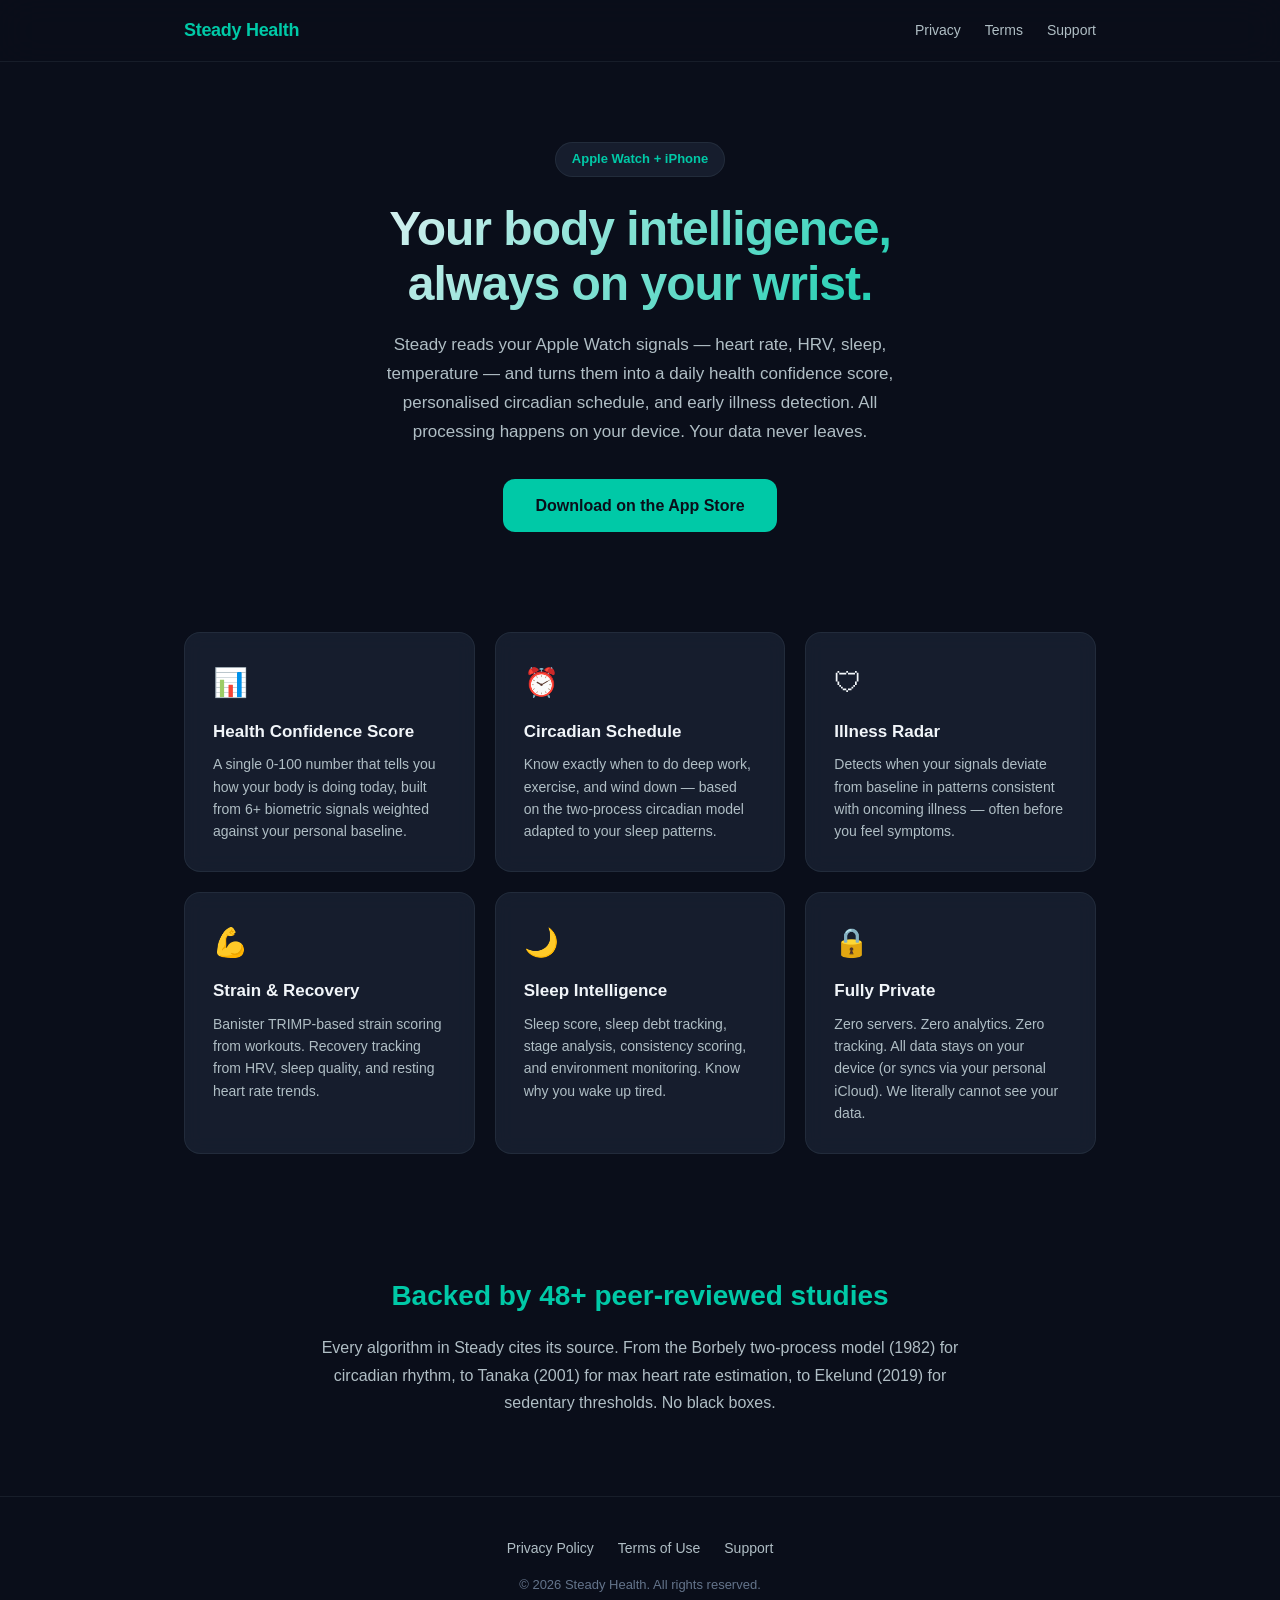
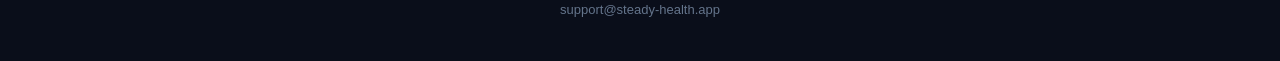
==== index.html @ b3bbda85 "feat: initial website — landing, privacy, terms, support Static site for steady-health.app with dark" ====
<!DOCTYPE html>
<html lang="en">
<head>
    <meta charset="UTF-8">
    <meta name="viewport" content="width=device-width, initial-scale=1.0">
    <title>Steady Health — Body Intelligence from Your Apple Watch</title>
    <meta name="description" content="Steady turns your Apple Watch data into actionable health insights. Circadian scheduling, illness detection, recovery tracking, and more — all on-device, fully private.">
    <link rel="stylesheet" href="style.css">
    <link rel="apple-touch-icon" href="icon.png">
</head>
<body>
    <nav>
        <div class="nav-inner">
            <a href="/" class="logo">Steady Health</a>
            <div class="nav-links">
                <a href="/privacy">Privacy</a>
                <a href="/terms">Terms</a>
                <a href="/support">Support</a>
            </div>
        </div>
    </nav>

    <main>
        <section class="hero">
            <div class="hero-badge">Apple Watch + iPhone</div>
            <h1>Your body intelligence,<br>always on your wrist.</h1>
            <p class="hero-sub">Steady reads your Apple Watch signals — heart rate, HRV, sleep, temperature — and turns them into a daily health confidence score, personalised circadian schedule, and early illness detection. All processing happens on your device. Your data never leaves.</p>
            <a href="https://apps.apple.com/app/steady-health/id0000000000" class="cta">Download on the App Store</a>
        </section>

        <section class="features">
            <div class="feature-grid">
                <div class="feature-card">
                    <div class="feature-icon">&#x1F4CA;</div>
                    <h3>Health Confidence Score</h3>
                    <p>A single 0-100 number that tells you how your body is doing today, built from 6+ biometric signals weighted against your personal baseline.</p>
                </div>
                <div class="feature-card">
                    <div class="feature-icon">&#x23F0;</div>
                    <h3>Circadian Schedule</h3>
                    <p>Know exactly when to do deep work, exercise, and wind down — based on the two-process circadian model adapted to your sleep patterns.</p>
                </div>
                <div class="feature-card">
                    <div class="feature-icon">&#x1F6E1;</div>
                    <h3>Illness Radar</h3>
                    <p>Detects when your signals deviate from baseline in patterns consistent with oncoming illness — often before you feel symptoms.</p>
                </div>
                <div class="feature-card">
                    <div class="feature-icon">&#x1F4AA;</div>
                    <h3>Strain &amp; Recovery</h3>
                    <p>Banister TRIMP-based strain scoring from workouts. Recovery tracking from HRV, sleep quality, and resting heart rate trends.</p>
                </div>
                <div class="feature-card">
                    <div class="feature-icon">&#x1F319;</div>
                    <h3>Sleep Intelligence</h3>
                    <p>Sleep score, sleep debt tracking, stage analysis, consistency scoring, and environment monitoring. Know why you wake up tired.</p>
                </div>
                <div class="feature-card">
                    <div class="feature-icon">&#x1F512;</div>
                    <h3>Fully Private</h3>
                    <p>Zero servers. Zero analytics. Zero tracking. All data stays on your device (or syncs via your personal iCloud). We literally cannot see your data.</p>
                </div>
            </div>
        </section>

        <section class="science">
            <h2>Backed by 48+ peer-reviewed studies</h2>
            <p>Every algorithm in Steady cites its source. From the Borbely two-process model (1982) for circadian rhythm, to Tanaka (2001) for max heart rate estimation, to Ekelund (2019) for sedentary thresholds. No black boxes.</p>
        </section>
    </main>

    <footer>
        <div class="footer-inner">
            <div class="footer-links">
                <a href="/privacy">Privacy Policy</a>
                <a href="/terms">Terms of Use</a>
                <a href="/support">Support</a>
            </div>
            <p class="copyright">&copy; 2026 Steady Health. All rights reserved.</p>
            <p class="contact">support@steady-health.app</p>
        </div>
    </footer>
</body>
</html>
---- style.css ----
/* Steady Health — Website Styles */
/* Matches the app's dark glassmorphism design system */

:root {
    --bg: #0A0E1A;
    --surface: rgba(30, 41, 59, 0.6);
    --surface-border: rgba(148, 163, 184, 0.1);
    --teal: #00C9A7;
    --cyan: #00BCD4;
    --text-primary: #F1F5F9;
    --text-secondary: #B0BEC5;
    --text-tertiary: #64748B;
    --radius: 16px;
}

* { margin: 0; padding: 0; box-sizing: border-box; }

body {
    font-family: -apple-system, BlinkMacSystemFont, 'SF Pro Text', 'Helvetica Neue', sans-serif;
    background: var(--bg);
    color: var(--text-primary);
    line-height: 1.6;
    -webkit-font-smoothing: antialiased;
}

/* Nav */
nav {
    position: sticky;
    top: 0;
    z-index: 100;
    backdrop-filter: blur(20px);
    -webkit-backdrop-filter: blur(20px);
    background: rgba(10, 14, 26, 0.8);
    border-bottom: 1px solid var(--surface-border);
}
.nav-inner {
    max-width: 960px;
    margin: 0 auto;
    padding: 16px 24px;
    display: flex;
    justify-content: space-between;
    align-items: center;
}
.logo {
    font-size: 18px;
    font-weight: 700;
    color: var(--teal);
    text-decoration: none;
    letter-spacing: -0.3px;
}
.nav-links { display: flex; gap: 24px; }
.nav-links a {
    color: var(--text-secondary);
    text-decoration: none;
    font-size: 14px;
    font-weight: 500;
    transition: color 0.2s;
}
.nav-links a:hover { color: var(--teal); }

/* Hero */
.hero {
    max-width: 720px;
    margin: 0 auto;
    padding: 80px 24px 60px;
    text-align: center;
}
.hero-badge {
    display: inline-block;
    padding: 6px 16px;
    background: var(--surface);
    border: 1px solid var(--surface-border);
    border-radius: 100px;
    font-size: 13px;
    font-weight: 600;
    color: var(--teal);
    margin-bottom: 24px;
}
.hero h1 {
    font-size: clamp(32px, 5vw, 48px);
    font-weight: 800;
    line-height: 1.15;
    letter-spacing: -1px;
    margin-bottom: 20px;
    background: linear-gradient(135deg, var(--text-primary) 0%, var(--teal) 100%);
    -webkit-background-clip: text;
    -webkit-text-fill-color: transparent;
    background-clip: text;
}
.hero-sub {
    font-size: 17px;
    color: var(--text-secondary);
    max-width: 560px;
    margin: 0 auto 32px;
    line-height: 1.7;
}
.cta {
    display: inline-block;
    padding: 14px 32px;
    background: var(--teal);
    color: var(--bg);
    font-size: 16px;
    font-weight: 700;
    border-radius: 12px;
    text-decoration: none;
    transition: opacity 0.2s;
}
.cta:hover { opacity: 0.85; }

/* Features */
.features {
    max-width: 960px;
    margin: 0 auto;
    padding: 40px 24px 80px;
}
.feature-grid {
    display: grid;
    grid-template-columns: repeat(auto-fit, minmax(280px, 1fr));
    gap: 20px;
}
.feature-card {
    background: var(--surface);
    border: 1px solid var(--surface-border);
    border-radius: var(--radius);
    padding: 28px;
    backdrop-filter: blur(10px);
    -webkit-backdrop-filter: blur(10px);
}
.feature-icon {
    font-size: 28px;
    margin-bottom: 12px;
}
.feature-card h3 {
    font-size: 17px;
    font-weight: 700;
    margin-bottom: 8px;
    color: var(--text-primary);
}
.feature-card p {
    font-size: 14px;
    color: var(--text-secondary);
    line-height: 1.6;
}

/* Science */
.science {
    max-width: 720px;
    margin: 0 auto;
    padding: 40px 24px 80px;
    text-align: center;
}
.science h2 {
    font-size: 28px;
    font-weight: 800;
    margin-bottom: 16px;
    color: var(--teal);
}
.science p {
    font-size: 16px;
    color: var(--text-secondary);
    line-height: 1.7;
}

/* Footer */
footer {
    border-top: 1px solid var(--surface-border);
    padding: 40px 24px;
}
.footer-inner {
    max-width: 960px;
    margin: 0 auto;
    text-align: center;
}
.footer-links {
    display: flex;
    justify-content: center;
    gap: 24px;
    margin-bottom: 16px;
}
.footer-links a {
    color: var(--text-secondary);
    text-decoration: none;
    font-size: 14px;
    font-weight: 500;
    transition: color 0.2s;
}
.footer-links a:hover { color: var(--teal); }
.copyright {
    font-size: 13px;
    color: var(--text-tertiary);
    margin-bottom: 4px;
}
.contact {
    font-size: 13px;
    color: var(--text-tertiary);
}

/* Legal pages */
.legal {
    max-width: 720px;
    margin: 0 auto;
    padding: 60px 24px 80px;
}
.legal h1 {
    font-size: 32px;
    font-weight: 800;
    margin-bottom: 8px;
}
.legal .updated {
    font-size: 14px;
    color: var(--text-tertiary);
    margin-bottom: 40px;
}
.legal h2 {
    font-size: 20px;
    font-weight: 700;
    margin-top: 36px;
    margin-bottom: 12px;
    color: var(--teal);
}
.legal p, .legal li {
    font-size: 15px;
    color: var(--text-secondary);
    line-height: 1.7;
    margin-bottom: 12px;
}
.legal ul {
    padding-left: 20px;
    margin-bottom: 12px;
}
.legal a {
    color: var(--teal);
    text-decoration: none;
}
.legal a:hover { text-decoration: underline; }

/* Support page */
.support-card {
    background: var(--surface);
    border: 1px solid var(--surface-border);
    border-radius: var(--radius);
    padding: 32px;
    margin-bottom: 20px;
    backdrop-filter: blur(10px);
}
.support-card h3 {
    font-size: 17px;
    font-weight: 700;
    margin-bottom: 8px;
}
.support-card p {
    margin-bottom: 0;
}
.support-email {
    display: inline-block;
    margin-top: 12px;
    padding: 10px 24px;
    background: var(--teal);
    color: var(--bg);
    font-weight: 700;
    font-size: 15px;
    border-radius: 10px;
    text-decoration: none;
    transition: opacity 0.2s;
}
.support-email:hover { opacity: 0.85; text-decoration: none; }

/* Responsive */
@media (max-width: 600px) {
    .nav-links { gap: 16px; }
    .nav-links a { font-size: 13px; }
    .hero { padding: 48px 20px 40px; }
    .feature-grid { grid-template-columns: 1fr; }
}
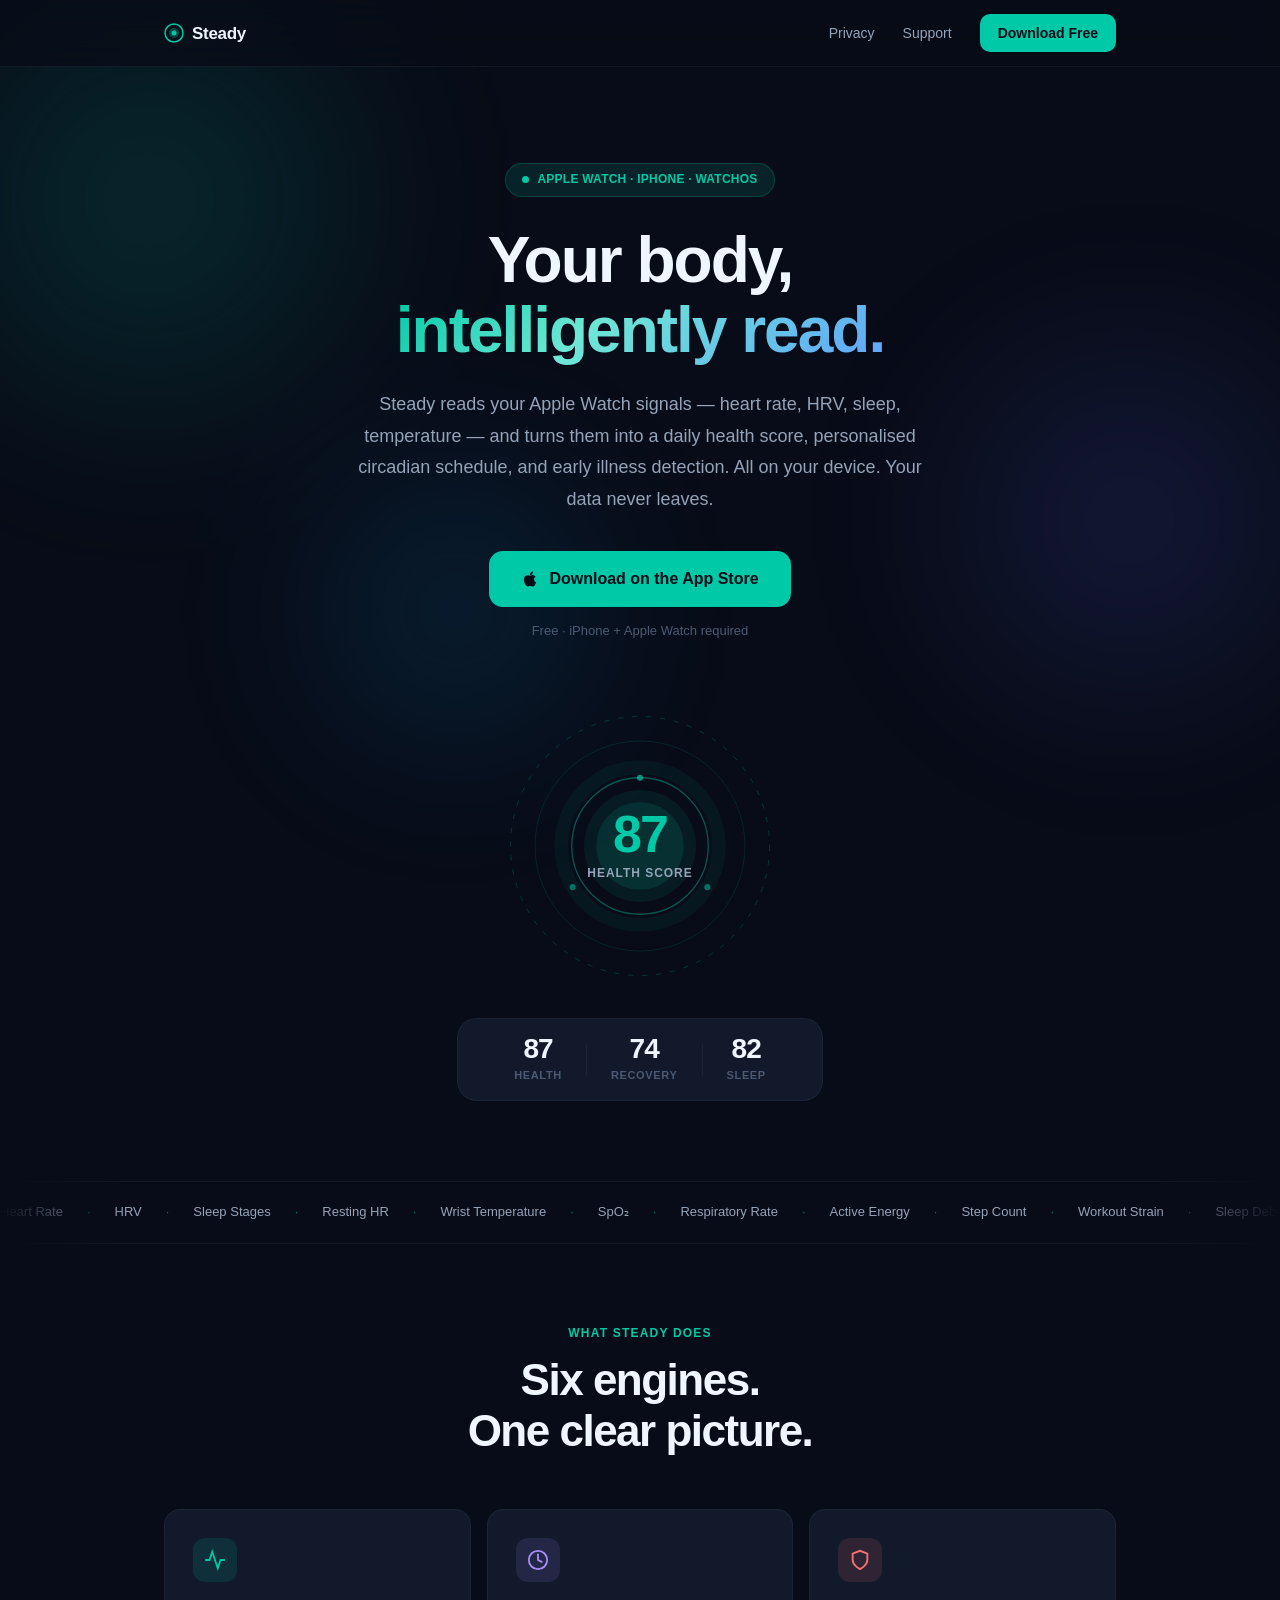
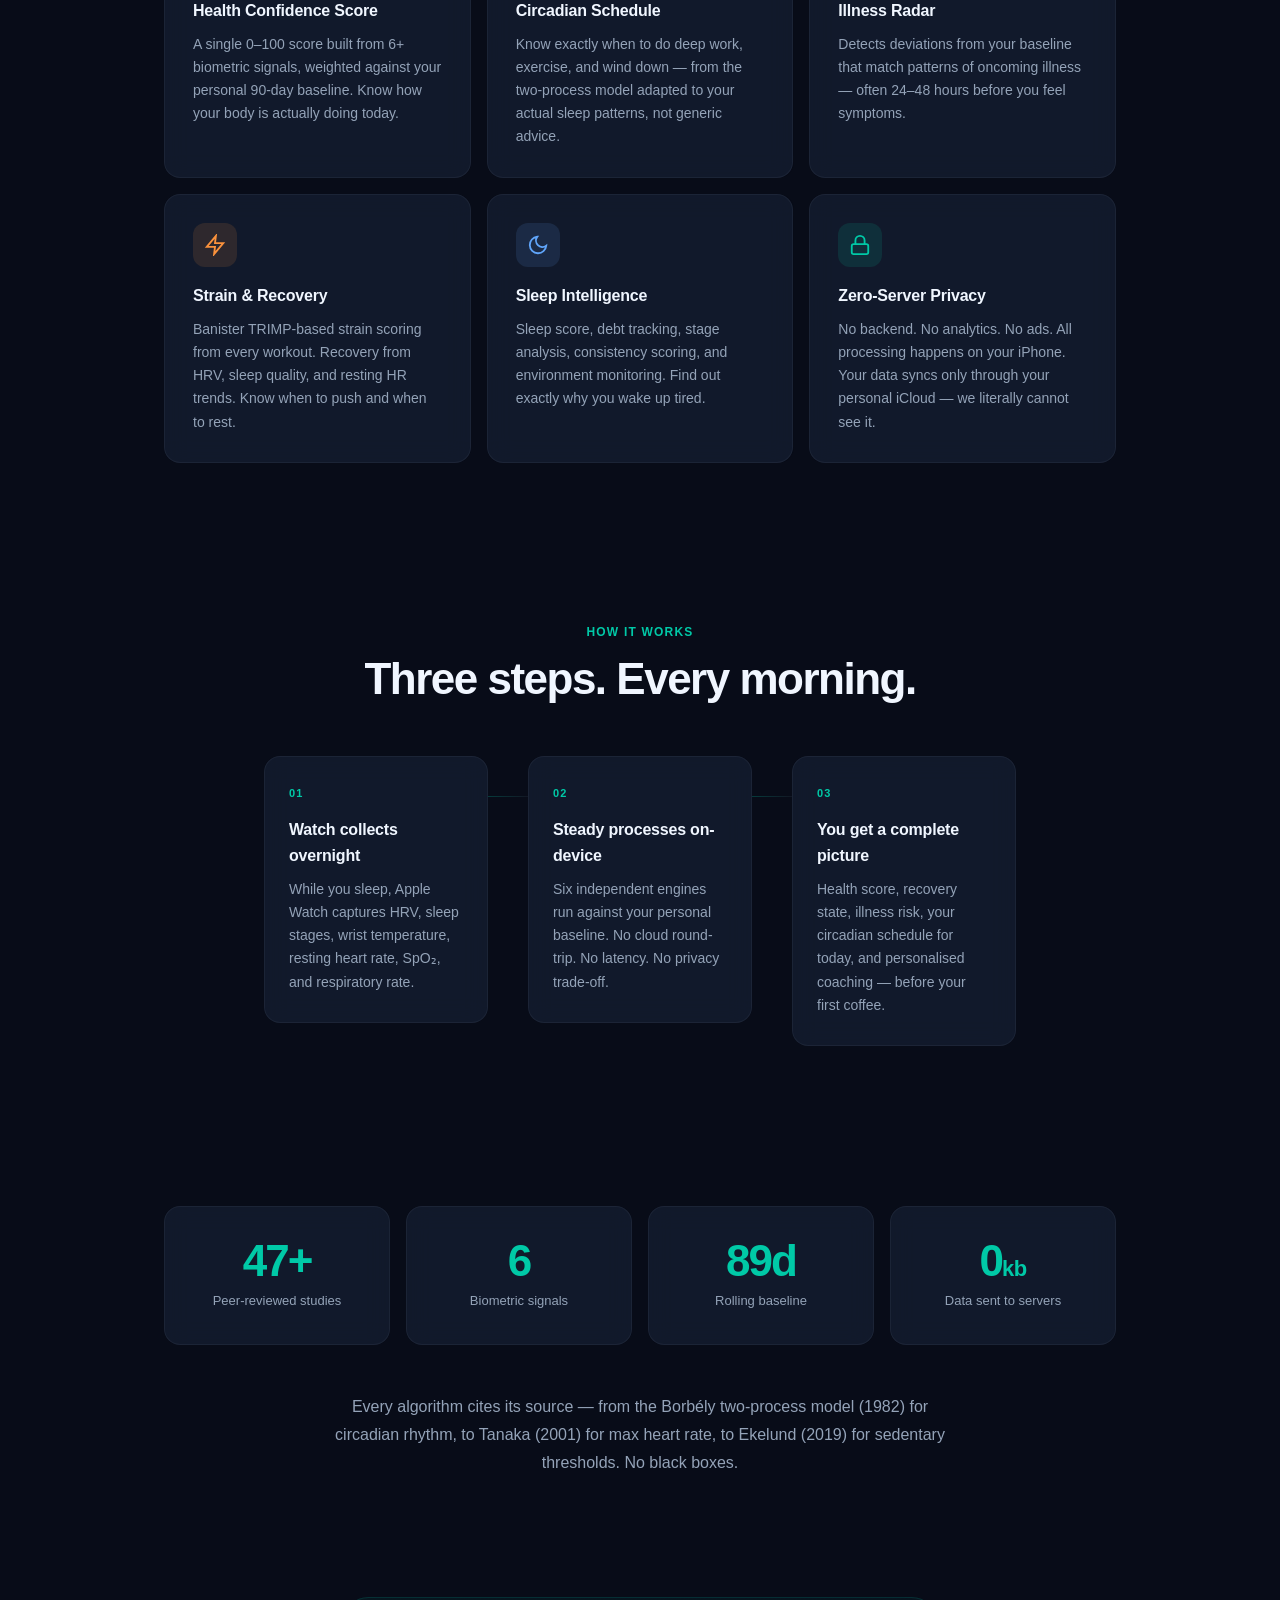
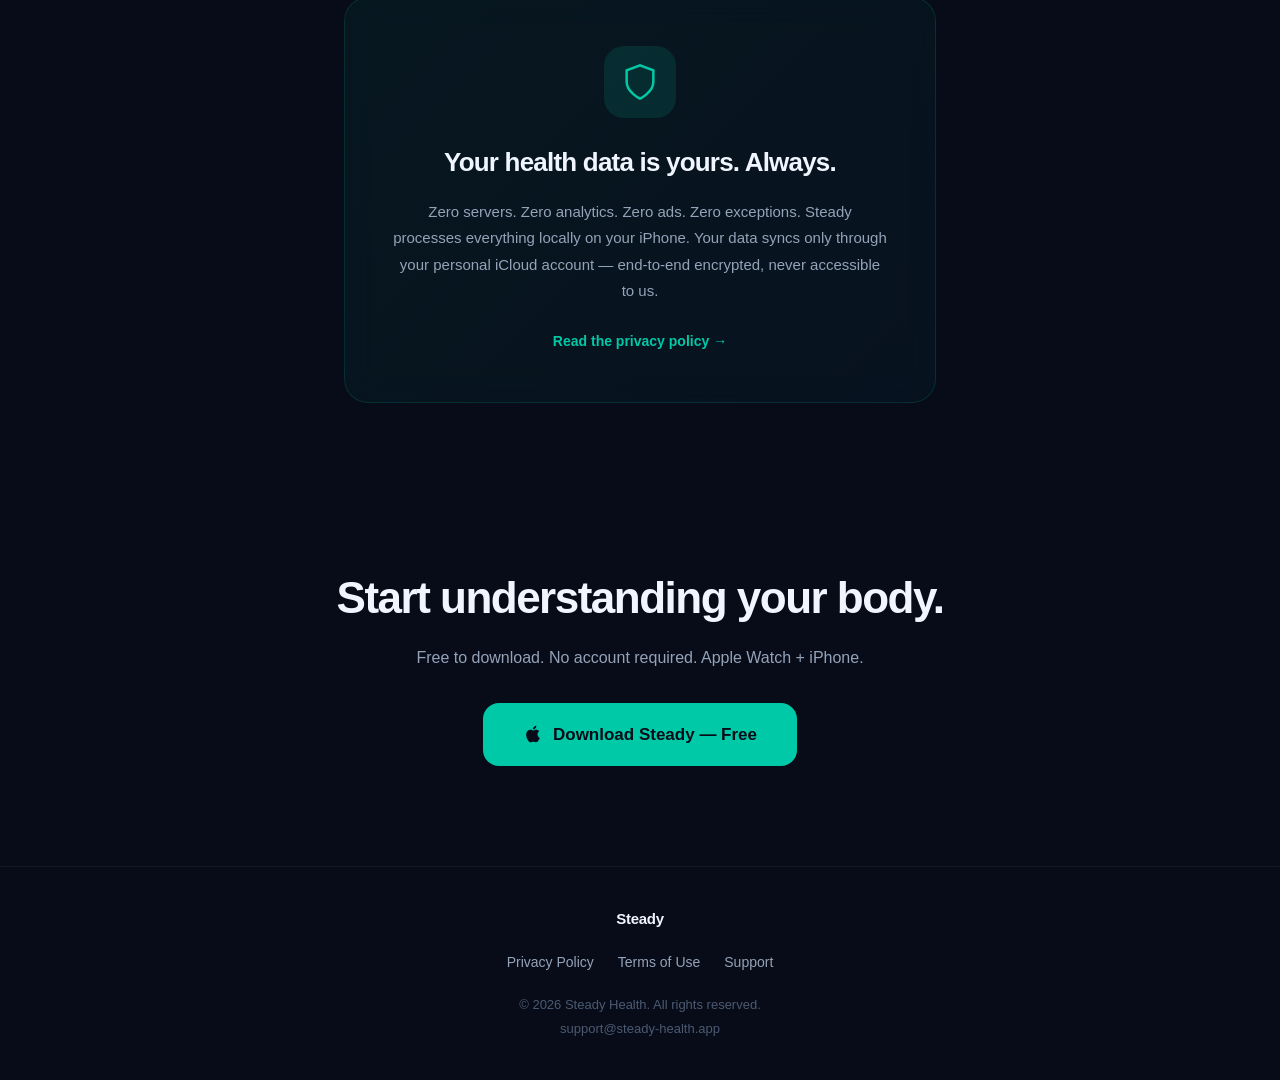
==== commit e93e5eed: "feat: redesign website — animated orb, aurora, scroll reveals, count-up, ticker" ====
--- a/index.html
+++ b/index.html
@@ -4,81 +4,280 @@
     <meta charset="UTF-8">
     <meta name="viewport" content="width=device-width, initial-scale=1.0">
     <title>Steady Health — Body Intelligence from Your Apple Watch</title>
-    <meta name="description" content="Steady turns your Apple Watch data into actionable health insights. Circadian scheduling, illness detection, recovery tracking, and more — all on-device, fully private.">
+    <meta name="description" content="Steady reads your Apple Watch signals and turns them into a daily health score, personalised circadian schedule, and early illness detection. On-device. Fully private.">
     <link rel="stylesheet" href="style.css">
     <link rel="apple-touch-icon" href="icon.png">
 </head>
 <body>
+
+    <!-- Ambient aurora background -->
+    <div class="aurora" aria-hidden="true">
+        <div class="aurora-blob a1"></div>
+        <div class="aurora-blob a2"></div>
+        <div class="aurora-blob a3"></div>
+    </div>
+
     <nav>
         <div class="nav-inner">
-            <a href="/" class="logo">Steady Health</a>
+            <a href="/" class="logo">
+                <svg class="logo-icon" width="20" height="20" viewBox="0 0 20 20" fill="none">
+                    <circle cx="10" cy="10" r="9" stroke="#00C9A7" stroke-width="1.5"/>
+                    <circle cx="10" cy="10" r="5" fill="#00C9A7" opacity="0.3"/>
+                    <circle cx="10" cy="10" r="2.5" fill="#00C9A7"/>
+                </svg>
+                Steady
+            </a>
             <div class="nav-links">
                 <a href="/privacy">Privacy</a>
-                <a href="/terms">Terms</a>
                 <a href="/support">Support</a>
+                <a href="https://apps.apple.com/app/steady-health/id6761733543" class="nav-cta">Download Free</a>
             </div>
         </div>
     </nav>
 
     <main>
+
+        <!-- ─── HERO ─── -->
         <section class="hero">
-            <div class="hero-badge">Apple Watch + iPhone</div>
-            <h1>Your body intelligence,<br>always on your wrist.</h1>
-            <p class="hero-sub">Steady reads your Apple Watch signals — heart rate, HRV, sleep, temperature — and turns them into a daily health confidence score, personalised circadian schedule, and early illness detection. All processing happens on your device. Your data never leaves.</p>
-            <a href="https://apps.apple.com/app/steady-health/id0000000000" class="cta">Download on the App Store</a>
-        </section>
-
+            <div class="hero-badge">
+                <span class="badge-pulse"></span>
+                Apple Watch · iPhone · watchOS
+            </div>
+
+            <h1>Your body,<br><span class="gradient-text">intelligently read.</span></h1>
+
+            <p class="hero-sub">
+                Steady reads your Apple Watch signals — heart rate, HRV, sleep, temperature — and turns them into a daily health score, personalised circadian schedule, and early illness detection. All on your device. Your data never leaves.
+            </p>
+
+            <div class="hero-actions">
+                <a href="https://apps.apple.com/app/steady-health/id6761733543" class="cta">
+                    <svg width="18" height="18" viewBox="0 0 24 24" fill="currentColor" aria-hidden="true"><path d="M18.71 19.5c-.83 1.24-1.71 2.45-3.05 2.47-1.34.03-1.77-.79-3.29-.79-1.53 0-2 .77-3.27.82-1.31.05-2.3-1.32-3.14-2.53C4.25 17 2.94 12.45 4.7 9.39c.87-1.52 2.43-2.48 4.12-2.51 1.28-.02 2.5.87 3.29.87.78 0 2.26-1.07 3.8-.91.65.03 2.47.26 3.64 1.98-.09.06-2.17 1.28-2.15 3.81.03 3.02 2.65 4.03 2.68 4.04-.03.07-.42 1.44-1.38 2.83M13 3.5c.73-.83 1.94-1.46 2.94-1.5.13 1.17-.34 2.35-1.04 3.19-.69.85-1.83 1.51-2.95 1.42-.15-1.15.41-2.35 1.05-3.11z"/></svg>
+                    Download on the App Store
+                </a>
+                <span class="hero-meta">Free · iPhone + Apple Watch required</span>
+            </div>
+
+            <!-- Animated Energy Orb -->
+            <div class="orb-wrap" aria-hidden="true">
+                <svg class="orb-svg" viewBox="0 0 320 320" fill="none" xmlns="http://www.w3.org/2000/svg">
+                    <!-- Outer dashed ring -->
+                    <circle class="ring-outer" cx="160" cy="160" r="148" stroke="#00C9A7" stroke-width="1" stroke-dasharray="6 10" opacity="0.25"/>
+                    <!-- Mid ring -->
+                    <circle class="ring-mid" cx="160" cy="160" r="120" stroke="#00C9A7" stroke-width="1" opacity="0.15"/>
+                    <!-- Glow ring -->
+                    <circle class="ring-glow" cx="160" cy="160" r="90" stroke="#00C9A7" stroke-width="16" opacity="0.06"/>
+                    <!-- Inner solid ring -->
+                    <circle class="ring-inner" cx="160" cy="160" r="78" stroke="#00C9A7" stroke-width="1.5" opacity="0.4"/>
+                    <!-- Core -->
+                    <circle cx="160" cy="160" r="64" fill="#00C9A7" opacity="0.08"/>
+                    <circle cx="160" cy="160" r="50" fill="#00C9A7" opacity="0.12"/>
+                    <!-- Score markers -->
+                    <circle class="marker" cx="160" cy="82" r="3.5" fill="#00C9A7" opacity="0.7"/>
+                    <circle class="marker" cx="237" cy="207" r="3.5" fill="#00C9A7" opacity="0.5"/>
+                    <circle class="marker" cx="83" cy="207" r="3.5" fill="#00C9A7" opacity="0.5"/>
+                </svg>
+                <div class="orb-center">
+                    <div class="orb-score" id="heroScore">0</div>
+                    <div class="orb-label">Health Score</div>
+                </div>
+            </div>
+
+            <!-- Live score strip -->
+            <div class="score-strip">
+                <div class="score-chip">
+                    <span class="chip-val" data-target="87">0</span>
+                    <span class="chip-label">Health</span>
+                </div>
+                <div class="chip-sep"></div>
+                <div class="score-chip">
+                    <span class="chip-val" data-target="74">0</span>
+                    <span class="chip-label">Recovery</span>
+                </div>
+                <div class="chip-sep"></div>
+                <div class="score-chip">
+                    <span class="chip-val" data-target="82">0</span>
+                    <span class="chip-label">Sleep</span>
+                </div>
+            </div>
+        </section>
+
+        <!-- ─── TICKER ─── -->
+        <div class="ticker-wrap" aria-hidden="true">
+            <div class="ticker-track">
+                <span>Heart Rate</span><span class="dot">·</span>
+                <span>HRV</span><span class="dot">·</span>
+                <span>Sleep Stages</span><span class="dot">·</span>
+                <span>Resting HR</span><span class="dot">·</span>
+                <span>Wrist Temperature</span><span class="dot">·</span>
+                <span>SpO₂</span><span class="dot">·</span>
+                <span>Respiratory Rate</span><span class="dot">·</span>
+                <span>Active Energy</span><span class="dot">·</span>
+                <span>Step Count</span><span class="dot">·</span>
+                <span>Workout Strain</span><span class="dot">·</span>
+                <span>Sleep Debt</span><span class="dot">·</span>
+                <span>Heart Rate</span><span class="dot">·</span>
+                <span>HRV</span><span class="dot">·</span>
+                <span>Sleep Stages</span><span class="dot">·</span>
+                <span>Resting HR</span><span class="dot">·</span>
+                <span>Wrist Temperature</span><span class="dot">·</span>
+                <span>SpO₂</span><span class="dot">·</span>
+                <span>Respiratory Rate</span><span class="dot">·</span>
+                <span>Active Energy</span><span class="dot">·</span>
+                <span>Step Count</span><span class="dot">·</span>
+                <span>Workout Strain</span><span class="dot">·</span>
+                <span>Sleep Debt</span><span class="dot">·</span>
+            </div>
+        </div>
+
+        <!-- ─── FEATURES ─── -->
         <section class="features">
+            <div class="section-eyebrow reveal">What Steady does</div>
+            <h2 class="section-title reveal">Six engines.<br>One clear picture.</h2>
+
             <div class="feature-grid">
-                <div class="feature-card">
-                    <div class="feature-icon">&#x1F4CA;</div>
+                <div class="feature-card reveal" style="--delay:0ms">
+                    <div class="ficon ficon-teal">
+                        <svg width="22" height="22" viewBox="0 0 24 24" fill="none" stroke="currentColor" stroke-width="2" stroke-linecap="round"><path d="M22 12h-4l-3 9L9 3l-3 9H2"/></svg>
+                    </div>
                     <h3>Health Confidence Score</h3>
-                    <p>A single 0-100 number that tells you how your body is doing today, built from 6+ biometric signals weighted against your personal baseline.</p>
-                </div>
-                <div class="feature-card">
-                    <div class="feature-icon">&#x23F0;</div>
+                    <p>A single 0–100 score built from 6+ biometric signals, weighted against your personal 90-day baseline. Know how your body is actually doing today.</p>
+                </div>
+
+                <div class="feature-card reveal" style="--delay:60ms">
+                    <div class="ficon ficon-purple">
+                        <svg width="22" height="22" viewBox="0 0 24 24" fill="none" stroke="currentColor" stroke-width="2" stroke-linecap="round"><circle cx="12" cy="12" r="10"/><path d="M12 6v6l4 2"/></svg>
+                    </div>
                     <h3>Circadian Schedule</h3>
-                    <p>Know exactly when to do deep work, exercise, and wind down — based on the two-process circadian model adapted to your sleep patterns.</p>
-                </div>
-                <div class="feature-card">
-                    <div class="feature-icon">&#x1F6E1;</div>
+                    <p>Know exactly when to do deep work, exercise, and wind down — from the two-process model adapted to your actual sleep patterns, not generic advice.</p>
+                </div>
+
+                <div class="feature-card reveal" style="--delay:120ms">
+                    <div class="ficon ficon-red">
+                        <svg width="22" height="22" viewBox="0 0 24 24" fill="none" stroke="currentColor" stroke-width="2" stroke-linecap="round"><path d="M12 22s8-4 8-10V5l-8-3-8 3v7c0 6 8 10 8 10z"/></svg>
+                    </div>
                     <h3>Illness Radar</h3>
-                    <p>Detects when your signals deviate from baseline in patterns consistent with oncoming illness — often before you feel symptoms.</p>
-                </div>
-                <div class="feature-card">
-                    <div class="feature-icon">&#x1F4AA;</div>
+                    <p>Detects deviations from your baseline that match patterns of oncoming illness — often 24–48 hours before you feel symptoms.</p>
+                </div>
+
+                <div class="feature-card reveal" style="--delay:0ms">
+                    <div class="ficon ficon-orange">
+                        <svg width="22" height="22" viewBox="0 0 24 24" fill="none" stroke="currentColor" stroke-width="2" stroke-linecap="round"><path d="M13 2L3 14h9l-1 8 10-12h-9l1-8z"/></svg>
+                    </div>
                     <h3>Strain &amp; Recovery</h3>
-                    <p>Banister TRIMP-based strain scoring from workouts. Recovery tracking from HRV, sleep quality, and resting heart rate trends.</p>
-                </div>
-                <div class="feature-card">
-                    <div class="feature-icon">&#x1F319;</div>
+                    <p>Banister TRIMP-based strain scoring from every workout. Recovery from HRV, sleep quality, and resting HR trends. Know when to push and when to rest.</p>
+                </div>
+
+                <div class="feature-card reveal" style="--delay:60ms">
+                    <div class="ficon ficon-blue">
+                        <svg width="22" height="22" viewBox="0 0 24 24" fill="none" stroke="currentColor" stroke-width="2" stroke-linecap="round"><path d="M21 12.79A9 9 0 1 1 11.21 3 7 7 0 0 0 21 12.79z"/></svg>
+                    </div>
                     <h3>Sleep Intelligence</h3>
-                    <p>Sleep score, sleep debt tracking, stage analysis, consistency scoring, and environment monitoring. Know why you wake up tired.</p>
-                </div>
-                <div class="feature-card">
-                    <div class="feature-icon">&#x1F512;</div>
-                    <h3>Fully Private</h3>
-                    <p>Zero servers. Zero analytics. Zero tracking. All data stays on your device (or syncs via your personal iCloud). We literally cannot see your data.</p>
-                </div>
-            </div>
-        </section>
-
-        <section class="science">
-            <h2>Backed by 48+ peer-reviewed studies</h2>
-            <p>Every algorithm in Steady cites its source. From the Borbely two-process model (1982) for circadian rhythm, to Tanaka (2001) for max heart rate estimation, to Ekelund (2019) for sedentary thresholds. No black boxes.</p>
-        </section>
+                    <p>Sleep score, debt tracking, stage analysis, consistency scoring, and environment monitoring. Find out exactly why you wake up tired.</p>
+                </div>
+
+                <div class="feature-card reveal" style="--delay:120ms">
+                    <div class="ficon ficon-teal">
+                        <svg width="22" height="22" viewBox="0 0 24 24" fill="none" stroke="currentColor" stroke-width="2" stroke-linecap="round"><rect x="3" y="11" width="18" height="11" rx="2"/><path d="M7 11V7a5 5 0 0 1 10 0v4"/></svg>
+                    </div>
+                    <h3>Zero-Server Privacy</h3>
+                    <p>No backend. No analytics. No ads. All processing happens on your iPhone. Your data syncs only through your personal iCloud — we literally cannot see it.</p>
+                </div>
+            </div>
+        </section>
+
+        <!-- ─── HOW IT WORKS ─── -->
+        <section class="how">
+            <div class="section-eyebrow reveal">How it works</div>
+            <h2 class="section-title reveal">Three steps. Every morning.</h2>
+
+            <div class="steps">
+                <div class="step reveal">
+                    <div class="step-num">01</div>
+                    <div class="step-body">
+                        <h3>Watch collects overnight</h3>
+                        <p>While you sleep, Apple Watch captures HRV, sleep stages, wrist temperature, resting heart rate, SpO₂, and respiratory rate.</p>
+                    </div>
+                </div>
+                <div class="step-line" aria-hidden="true"></div>
+                <div class="step reveal">
+                    <div class="step-num">02</div>
+                    <div class="step-body">
+                        <h3>Steady processes on-device</h3>
+                        <p>Six independent engines run against your personal baseline. No cloud round-trip. No latency. No privacy trade-off.</p>
+                    </div>
+                </div>
+                <div class="step-line" aria-hidden="true"></div>
+                <div class="step reveal">
+                    <div class="step-num">03</div>
+                    <div class="step-body">
+                        <h3>You get a complete picture</h3>
+                        <p>Health score, recovery state, illness risk, your circadian schedule for today, and personalised coaching — before your first coffee.</p>
+                    </div>
+                </div>
+            </div>
+        </section>
+
+        <!-- ─── STATS ─── -->
+        <section class="stats">
+            <div class="stats-grid">
+                <div class="stat-card reveal">
+                    <div class="stat-num"><span class="countup" data-target="48">0</span>+</div>
+                    <div class="stat-label">Peer-reviewed studies</div>
+                </div>
+                <div class="stat-card reveal" style="--delay:80ms">
+                    <div class="stat-num"><span class="countup" data-target="6">0</span></div>
+                    <div class="stat-label">Biometric signals</div>
+                </div>
+                <div class="stat-card reveal" style="--delay:160ms">
+                    <div class="stat-num"><span class="countup" data-target="90">0</span>d</div>
+                    <div class="stat-label">Rolling baseline</div>
+                </div>
+                <div class="stat-card reveal" style="--delay:240ms">
+                    <div class="stat-num">0<span class="stat-small">kb</span></div>
+                    <div class="stat-label">Data sent to servers</div>
+                </div>
+            </div>
+            <p class="stats-copy reveal">Every algorithm cites its source — from the Borbély two-process model (1982) for circadian rhythm, to Tanaka (2001) for max heart rate, to Ekelund (2019) for sedentary thresholds. No black boxes.</p>
+        </section>
+
+        <!-- ─── PRIVACY ─── -->
+        <section class="privacy-block reveal">
+            <div class="privacy-card">
+                <div class="privacy-shield" aria-hidden="true">
+                    <svg width="40" height="40" viewBox="0 0 24 24" fill="none" stroke="#00C9A7" stroke-width="1.5" stroke-linecap="round"><path d="M12 22s8-4 8-10V5l-8-3-8 3v7c0 6 8 10 8 10z"/></svg>
+                </div>
+                <h2>Your health data is yours. Always.</h2>
+                <p>Zero servers. Zero analytics. Zero ads. Zero exceptions. Steady processes everything locally on your iPhone. Your data syncs only through your personal iCloud account — end-to-end encrypted, never accessible to us.</p>
+                <a href="/privacy" class="privacy-link">Read the privacy policy →</a>
+            </div>
+        </section>
+
+        <!-- ─── FINAL CTA ─── -->
+        <section class="final-cta">
+            <h2 class="reveal">Start understanding your body.</h2>
+            <p class="reveal">Free to download. No account required. Apple Watch + iPhone.</p>
+            <a href="https://apps.apple.com/app/steady-health/id6761733543" class="cta cta-large reveal">
+                <svg width="20" height="20" viewBox="0 0 24 24" fill="currentColor" aria-hidden="true"><path d="M18.71 19.5c-.83 1.24-1.71 2.45-3.05 2.47-1.34.03-1.77-.79-3.29-.79-1.53 0-2 .77-3.27.82-1.31.05-2.3-1.32-3.14-2.53C4.25 17 2.94 12.45 4.7 9.39c.87-1.52 2.43-2.48 4.12-2.51 1.28-.02 2.5.87 3.29.87.78 0 2.26-1.07 3.8-.91.65.03 2.47.26 3.64 1.98-.09.06-2.17 1.28-2.15 3.81.03 3.02 2.65 4.03 2.68 4.04-.03.07-.42 1.44-1.38 2.83M13 3.5c.73-.83 1.94-1.46 2.94-1.5.13 1.17-.34 2.35-1.04 3.19-.69.85-1.83 1.51-2.95 1.42-.15-1.15.41-2.35 1.05-3.11z"/></svg>
+                Download Steady — Free
+            </a>
+        </section>
+
     </main>
 
     <footer>
         <div class="footer-inner">
+            <a href="/" class="logo">Steady</a>
             <div class="footer-links">
                 <a href="/privacy">Privacy Policy</a>
                 <a href="/terms">Terms of Use</a>
                 <a href="/support">Support</a>
             </div>
             <p class="copyright">&copy; 2026 Steady Health. All rights reserved.</p>
-            <p class="contact">support@steady-health.app</p>
+            <p class="contact"><a href="mailto:support@steady-health.app">support@steady-health.app</a></p>
         </div>
     </footer>
+
+    <script src="app.js"></script>
 </body>
 </html>
--- a/style.css
+++ b/style.css
@@ -1,274 +1,713 @@
-/* Steady Health — Website Styles */
-/* Matches the app's dark glassmorphism design system */
+/* Steady Health — Website */
+/* Dark glassmorphism, matches the app's design language */
 
 :root {
-    --bg: #0A0E1A;
-    --surface: rgba(30, 41, 59, 0.6);
-    --surface-border: rgba(148, 163, 184, 0.1);
-    --teal: #00C9A7;
-    --cyan: #00BCD4;
-    --text-primary: #F1F5F9;
-    --text-secondary: #B0BEC5;
-    --text-tertiary: #64748B;
-    --radius: 16px;
-}
-
-* { margin: 0; padding: 0; box-sizing: border-box; }
+    --bg:          #080C18;
+    --surface:     rgba(22, 32, 52, 0.7);
+    --surface-2:   rgba(30, 41, 64, 0.5);
+    --border:      rgba(148, 163, 184, 0.08);
+    --border-h:    rgba(0, 201, 167, 0.25);
+    --teal:        #00C9A7;
+    --teal-dim:    rgba(0, 201, 167, 0.12);
+    --purple:      #A78BFA;
+    --purple-dim:  rgba(167, 139, 250, 0.12);
+    --red:         #F87171;
+    --red-dim:     rgba(248, 113, 113, 0.12);
+    --orange:      #FB923C;
+    --orange-dim:  rgba(251, 146, 60, 0.12);
+    --blue:        #60A5FA;
+    --blue-dim:    rgba(96, 165, 250, 0.12);
+    --text-1:      #F0F6FF;
+    --text-2:      #94A3B8;
+    --text-3:      #4B5A72;
+    --radius:      16px;
+    --radius-lg:   24px;
+}
+
+*, *::before, *::after { margin: 0; padding: 0; box-sizing: border-box; }
+
+html { scroll-behavior: smooth; }
 
 body {
-    font-family: -apple-system, BlinkMacSystemFont, 'SF Pro Text', 'Helvetica Neue', sans-serif;
+    font-family: -apple-system, BlinkMacSystemFont, 'SF Pro Display', 'Helvetica Neue', sans-serif;
     background: var(--bg);
-    color: var(--text-primary);
+    color: var(--text-1);
     line-height: 1.6;
     -webkit-font-smoothing: antialiased;
-}
-
-/* Nav */
+    overflow-x: hidden;
+}
+
+/* ─── AURORA ─── */
+.aurora {
+    position: fixed;
+    inset: 0;
+    pointer-events: none;
+    z-index: 0;
+    overflow: hidden;
+}
+.aurora-blob {
+    position: absolute;
+    border-radius: 50%;
+    filter: blur(80px);
+    opacity: 0.18;
+}
+.a1 {
+    width: 600px; height: 600px;
+    background: radial-gradient(circle, #00C9A7, transparent 70%);
+    top: -100px; left: -150px;
+    animation: float1 18s ease-in-out infinite;
+}
+.a2 {
+    width: 500px; height: 500px;
+    background: radial-gradient(circle, #6366F1, transparent 70%);
+    top: 30%; right: -100px;
+    animation: float2 22s ease-in-out infinite;
+}
+.a3 {
+    width: 400px; height: 400px;
+    background: radial-gradient(circle, #0EA5E9, transparent 70%);
+    bottom: 10%; left: 20%;
+    animation: float3 16s ease-in-out infinite;
+}
+@keyframes float1 {
+    0%, 100% { transform: translate(0, 0) scale(1); }
+    33%       { transform: translate(80px, 60px) scale(1.1); }
+    66%       { transform: translate(-40px, 100px) scale(0.95); }
+}
+@keyframes float2 {
+    0%, 100% { transform: translate(0, 0) scale(1); }
+    50%       { transform: translate(-60px, 80px) scale(1.15); }
+}
+@keyframes float3 {
+    0%, 100% { transform: translate(0, 0) scale(1); }
+    40%       { transform: translate(60px, -50px) scale(1.08); }
+    80%       { transform: translate(-30px, 40px) scale(0.92); }
+}
+
+main { position: relative; z-index: 1; }
+
+/* ─── NAV ─── */
 nav {
     position: sticky;
     top: 0;
     z-index: 100;
-    backdrop-filter: blur(20px);
-    -webkit-backdrop-filter: blur(20px);
-    background: rgba(10, 14, 26, 0.8);
-    border-bottom: 1px solid var(--surface-border);
+    backdrop-filter: blur(24px);
+    -webkit-backdrop-filter: blur(24px);
+    background: rgba(8, 12, 24, 0.7);
+    border-bottom: 1px solid var(--border);
 }
 .nav-inner {
-    max-width: 960px;
-    margin: 0 auto;
-    padding: 16px 24px;
+    max-width: 1000px;
+    margin: 0 auto;
+    padding: 14px 24px;
     display: flex;
     justify-content: space-between;
     align-items: center;
 }
 .logo {
-    font-size: 18px;
+    display: flex;
+    align-items: center;
+    gap: 8px;
+    font-size: 17px;
     font-weight: 700;
-    color: var(--teal);
+    color: var(--text-1);
     text-decoration: none;
     letter-spacing: -0.3px;
 }
-.nav-links { display: flex; gap: 24px; }
+.logo-icon { flex-shrink: 0; }
+.nav-links { display: flex; align-items: center; gap: 28px; }
 .nav-links a {
-    color: var(--text-secondary);
+    color: var(--text-2);
     text-decoration: none;
     font-size: 14px;
     font-weight: 500;
     transition: color 0.2s;
 }
-.nav-links a:hover { color: var(--teal); }
-
-/* Hero */
+.nav-links a:hover { color: var(--text-1); }
+.nav-cta {
+    padding: 8px 18px;
+    background: var(--teal);
+    color: #080C18 !important;
+    font-weight: 700 !important;
+    border-radius: 10px;
+    transition: opacity 0.2s !important;
+}
+.nav-cta:hover { opacity: 0.85; }
+
+/* ─── HERO ─── */
 .hero {
-    max-width: 720px;
-    margin: 0 auto;
-    padding: 80px 24px 60px;
+    max-width: 760px;
+    margin: 0 auto;
+    padding: 96px 24px 48px;
     text-align: center;
 }
 .hero-badge {
-    display: inline-block;
+    display: inline-flex;
+    align-items: center;
+    gap: 8px;
     padding: 6px 16px;
-    background: var(--surface);
-    border: 1px solid var(--surface-border);
+    background: var(--teal-dim);
+    border: 1px solid rgba(0, 201, 167, 0.2);
     border-radius: 100px;
-    font-size: 13px;
+    font-size: 12px;
     font-weight: 600;
     color: var(--teal);
+    margin-bottom: 28px;
+    letter-spacing: 0.02em;
+    text-transform: uppercase;
+    animation: fadeDown 0.6s ease both;
+}
+.badge-pulse {
+    width: 7px; height: 7px;
+    background: var(--teal);
+    border-radius: 50%;
+    animation: pulse 2s ease-in-out infinite;
+}
+@keyframes pulse {
+    0%, 100% { opacity: 1; transform: scale(1); }
+    50%       { opacity: 0.4; transform: scale(0.7); }
+}
+h1 {
+    font-size: clamp(40px, 6vw, 64px);
+    font-weight: 800;
+    line-height: 1.1;
+    letter-spacing: -2px;
     margin-bottom: 24px;
-}
-.hero h1 {
-    font-size: clamp(32px, 5vw, 48px);
-    font-weight: 800;
-    line-height: 1.15;
-    letter-spacing: -1px;
-    margin-bottom: 20px;
-    background: linear-gradient(135deg, var(--text-primary) 0%, var(--teal) 100%);
+    animation: fadeDown 0.6s 0.1s ease both;
+}
+.gradient-text {
+    background: linear-gradient(135deg, var(--teal) 0%, #6EE7D4 40%, #60A5FA 100%);
     -webkit-background-clip: text;
     -webkit-text-fill-color: transparent;
     background-clip: text;
 }
 .hero-sub {
-    font-size: 17px;
-    color: var(--text-secondary);
-    max-width: 560px;
-    margin: 0 auto 32px;
-    line-height: 1.7;
-}
+    font-size: 18px;
+    color: var(--text-2);
+    max-width: 580px;
+    margin: 0 auto 36px;
+    line-height: 1.75;
+    animation: fadeDown 0.6s 0.2s ease both;
+}
+.hero-actions {
+    display: flex;
+    flex-direction: column;
+    align-items: center;
+    gap: 14px;
+    margin-bottom: 64px;
+    animation: fadeDown 0.6s 0.3s ease both;
+}
+.hero-meta {
+    font-size: 13px;
+    color: var(--text-3);
+}
+@keyframes fadeDown {
+    from { opacity: 0; transform: translateY(-12px); }
+    to   { opacity: 1; transform: translateY(0); }
+}
+@keyframes fadeUp {
+    from { opacity: 0; transform: translateY(20px); }
+    to   { opacity: 1; transform: translateY(0); }
+}
+
+/* ─── CTA BUTTON ─── */
 .cta {
-    display: inline-block;
-    padding: 14px 32px;
+    display: inline-flex;
+    align-items: center;
+    gap: 10px;
+    padding: 15px 32px;
     background: var(--teal);
-    color: var(--bg);
+    color: #080C18;
     font-size: 16px;
     font-weight: 700;
+    border-radius: 14px;
+    text-decoration: none;
+    transition: transform 0.15s, box-shadow 0.15s;
+    box-shadow: 0 0 0 0 rgba(0, 201, 167, 0.4);
+}
+.cta:hover {
+    transform: translateY(-2px);
+    box-shadow: 0 8px 32px rgba(0, 201, 167, 0.35);
+}
+.cta:active { transform: translateY(0); }
+.cta-large { padding: 18px 40px; font-size: 17px; border-radius: 16px; }
+
+/* ─── ORB ─── */
+.orb-wrap {
+    position: relative;
+    width: 280px;
+    height: 280px;
+    margin: 0 auto 32px;
+    animation: fadeUp 0.8s 0.4s ease both;
+}
+.orb-svg {
+    width: 100%;
+    height: 100%;
+    position: absolute;
+    inset: 0;
+}
+.ring-outer { animation: spin 30s linear infinite; transform-origin: 160px 160px; }
+.ring-mid   { animation: spin 20s linear infinite reverse; transform-origin: 160px 160px; }
+.ring-inner { animation: ringPulse 3s ease-in-out infinite; }
+.ring-glow  { animation: glowPulse 3s ease-in-out infinite; }
+.marker     { animation: markerPulse 3s ease-in-out infinite; }
+@keyframes spin {
+    to { transform: rotate(360deg); }
+}
+@keyframes ringPulse {
+    0%, 100% { opacity: 0.4; }
+    50%       { opacity: 0.85; }
+}
+@keyframes glowPulse {
+    0%, 100% { opacity: 0.05; }
+    50%       { opacity: 0.18; }
+}
+@keyframes markerPulse {
+    0%, 100% { opacity: 0.5; transform: scale(1); }
+    50%       { opacity: 1; transform: scale(1.4); }
+}
+.orb-center {
+    position: absolute;
+    inset: 0;
+    display: flex;
+    flex-direction: column;
+    align-items: center;
+    justify-content: center;
+}
+.orb-score {
+    font-size: 52px;
+    font-weight: 800;
+    letter-spacing: -2px;
+    color: var(--teal);
+    line-height: 1;
+}
+.orb-label {
+    font-size: 12px;
+    font-weight: 600;
+    color: var(--text-2);
+    text-transform: uppercase;
+    letter-spacing: 0.08em;
+    margin-top: 4px;
+}
+
+/* ─── SCORE STRIP ─── */
+.score-strip {
+    display: inline-flex;
+    align-items: center;
+    gap: 0;
+    background: var(--surface);
+    border: 1px solid var(--border);
+    border-radius: 20px;
+    padding: 16px 32px;
+    backdrop-filter: blur(12px);
+    animation: fadeUp 0.8s 0.5s ease both;
+}
+.score-chip {
+    display: flex;
+    flex-direction: column;
+    align-items: center;
+    padding: 0 24px;
+}
+.chip-sep {
+    width: 1px;
+    height: 32px;
+    background: var(--border);
+}
+.chip-val {
+    font-size: 28px;
+    font-weight: 800;
+    letter-spacing: -1px;
+    color: var(--text-1);
+    line-height: 1;
+}
+.chip-label {
+    font-size: 11px;
+    font-weight: 600;
+    color: var(--text-3);
+    text-transform: uppercase;
+    letter-spacing: 0.06em;
+    margin-top: 4px;
+}
+
+/* ─── TICKER ─── */
+.ticker-wrap {
+    overflow: hidden;
+    padding: 20px 0;
+    border-top: 1px solid var(--border);
+    border-bottom: 1px solid var(--border);
+    margin: 32px 0 0;
+    mask-image: linear-gradient(to right, transparent, black 10%, black 90%, transparent);
+    -webkit-mask-image: linear-gradient(to right, transparent, black 10%, black 90%, transparent);
+}
+.ticker-track {
+    display: flex;
+    gap: 24px;
+    white-space: nowrap;
+    animation: ticker 30s linear infinite;
+    width: max-content;
+}
+.ticker-track span {
+    font-size: 13px;
+    font-weight: 500;
+    color: var(--text-2);
+}
+.ticker-track .dot {
+    color: var(--teal);
+    opacity: 0.5;
+}
+@keyframes ticker {
+    from { transform: translateX(0); }
+    to   { transform: translateX(-50%); }
+}
+
+/* ─── SECTION COMMON ─── */
+.section-eyebrow {
+    font-size: 12px;
+    font-weight: 700;
+    text-transform: uppercase;
+    letter-spacing: 0.1em;
+    color: var(--teal);
+    margin-bottom: 12px;
+}
+.section-title {
+    font-size: clamp(28px, 4vw, 44px);
+    font-weight: 800;
+    letter-spacing: -1.5px;
+    line-height: 1.15;
+    margin-bottom: 52px;
+    color: var(--text-1);
+}
+
+/* ─── FEATURES ─── */
+.features {
+    max-width: 1000px;
+    margin: 0 auto;
+    padding: 80px 24px;
+    text-align: center;
+}
+.feature-grid {
+    display: grid;
+    grid-template-columns: repeat(3, 1fr);
+    gap: 16px;
+    text-align: left;
+}
+.feature-card {
+    background: var(--surface);
+    border: 1px solid var(--border);
+    border-radius: var(--radius);
+    padding: 28px;
+    backdrop-filter: blur(12px);
+    transition: border-color 0.25s, transform 0.25s, box-shadow 0.25s;
+    animation-delay: var(--delay, 0ms);
+}
+.feature-card:hover {
+    border-color: var(--border-h);
+    transform: translateY(-4px);
+    box-shadow: 0 16px 40px rgba(0, 0, 0, 0.3);
+}
+.ficon {
+    width: 44px; height: 44px;
     border-radius: 12px;
+    display: flex;
+    align-items: center;
+    justify-content: center;
+    margin-bottom: 16px;
+    flex-shrink: 0;
+}
+.ficon-teal   { background: var(--teal-dim);   color: var(--teal); }
+.ficon-purple { background: var(--purple-dim); color: var(--purple); }
+.ficon-red    { background: var(--red-dim);    color: var(--red); }
+.ficon-orange { background: var(--orange-dim); color: var(--orange); }
+.ficon-blue   { background: var(--blue-dim);   color: var(--blue); }
+.feature-card h3 {
+    font-size: 16px;
+    font-weight: 700;
+    margin-bottom: 10px;
+    color: var(--text-1);
+    letter-spacing: -0.2px;
+}
+.feature-card p {
+    font-size: 14px;
+    color: var(--text-2);
+    line-height: 1.65;
+}
+
+/* ─── HOW IT WORKS ─── */
+.how {
+    max-width: 800px;
+    margin: 0 auto;
+    padding: 80px 24px;
+    text-align: center;
+}
+.steps {
+    display: flex;
+    align-items: flex-start;
+    gap: 0;
+    text-align: left;
+    margin-top: 8px;
+}
+.step {
+    flex: 1;
+    padding: 28px 24px;
+    background: var(--surface);
+    border: 1px solid var(--border);
+    border-radius: var(--radius);
+    backdrop-filter: blur(12px);
+    transition: border-color 0.25s;
+}
+.step:hover { border-color: var(--border-h); }
+.step-line {
+    width: 40px;
+    height: 1px;
+    background: linear-gradient(to right, var(--border-h), var(--border));
+    flex-shrink: 0;
+    margin-top: 40px;
+}
+.step-num {
+    font-size: 11px;
+    font-weight: 700;
+    color: var(--teal);
+    text-transform: uppercase;
+    letter-spacing: 0.1em;
+    margin-bottom: 14px;
+}
+.step-body h3 {
+    font-size: 16px;
+    font-weight: 700;
+    margin-bottom: 10px;
+    letter-spacing: -0.2px;
+}
+.step-body p {
+    font-size: 14px;
+    color: var(--text-2);
+    line-height: 1.65;
+}
+
+/* ─── STATS ─── */
+.stats {
+    max-width: 1000px;
+    margin: 0 auto;
+    padding: 80px 24px;
+    text-align: center;
+}
+.stats-grid {
+    display: grid;
+    grid-template-columns: repeat(4, 1fr);
+    gap: 16px;
+    margin-bottom: 48px;
+}
+.stat-card {
+    background: var(--surface);
+    border: 1px solid var(--border);
+    border-radius: var(--radius);
+    padding: 32px 20px;
+    backdrop-filter: blur(12px);
+    transition: border-color 0.25s, transform 0.25s;
+    animation-delay: var(--delay, 0ms);
+}
+.stat-card:hover {
+    border-color: var(--border-h);
+    transform: translateY(-3px);
+}
+.stat-num {
+    font-size: 44px;
+    font-weight: 800;
+    letter-spacing: -2px;
+    color: var(--teal);
+    line-height: 1;
+    margin-bottom: 8px;
+}
+.stat-small {
+    font-size: 22px;
+    letter-spacing: -0.5px;
+}
+.stat-label {
+    font-size: 13px;
+    color: var(--text-2);
+    font-weight: 500;
+}
+.stats-copy {
+    font-size: 16px;
+    color: var(--text-2);
+    max-width: 640px;
+    margin: 0 auto;
+    line-height: 1.75;
+}
+
+/* ─── PRIVACY ─── */
+.privacy-block {
+    max-width: 640px;
+    margin: 0 auto;
+    padding: 40px 24px 80px;
+}
+.privacy-card {
+    background: linear-gradient(135deg, rgba(0, 201, 167, 0.06), rgba(6, 182, 212, 0.04));
+    border: 1px solid rgba(0, 201, 167, 0.15);
+    border-radius: var(--radius-lg);
+    padding: 48px;
+    text-align: center;
+    backdrop-filter: blur(16px);
+}
+.privacy-shield {
+    width: 72px; height: 72px;
+    background: var(--teal-dim);
+    border-radius: 20px;
+    display: flex;
+    align-items: center;
+    justify-content: center;
+    margin: 0 auto 24px;
+    animation: shieldFloat 4s ease-in-out infinite;
+}
+@keyframes shieldFloat {
+    0%, 100% { transform: translateY(0); }
+    50%       { transform: translateY(-6px); }
+}
+.privacy-card h2 {
+    font-size: 26px;
+    font-weight: 800;
+    letter-spacing: -0.8px;
+    margin-bottom: 16px;
+}
+.privacy-card p {
+    font-size: 15px;
+    color: var(--text-2);
+    line-height: 1.75;
+    margin-bottom: 24px;
+}
+.privacy-link {
+    color: var(--teal);
+    font-size: 14px;
+    font-weight: 600;
     text-decoration: none;
     transition: opacity 0.2s;
 }
-.cta:hover { opacity: 0.85; }
-
-/* Features */
-.features {
-    max-width: 960px;
-    margin: 0 auto;
-    padding: 40px 24px 80px;
-}
-.feature-grid {
-    display: grid;
-    grid-template-columns: repeat(auto-fit, minmax(280px, 1fr));
-    gap: 20px;
-}
-.feature-card {
-    background: var(--surface);
-    border: 1px solid var(--surface-border);
-    border-radius: var(--radius);
-    padding: 28px;
-    backdrop-filter: blur(10px);
-    -webkit-backdrop-filter: blur(10px);
-}
-.feature-icon {
-    font-size: 28px;
+.privacy-link:hover { opacity: 0.7; }
+
+/* ─── FINAL CTA ─── */
+.final-cta {
+    text-align: center;
+    padding: 80px 24px 100px;
+}
+.final-cta h2 {
+    font-size: clamp(28px, 4vw, 44px);
+    font-weight: 800;
+    letter-spacing: -1.5px;
     margin-bottom: 12px;
 }
-.feature-card h3 {
-    font-size: 17px;
-    font-weight: 700;
-    margin-bottom: 8px;
-    color: var(--text-primary);
-}
-.feature-card p {
-    font-size: 14px;
-    color: var(--text-secondary);
-    line-height: 1.6;
-}
-
-/* Science */
-.science {
-    max-width: 720px;
-    margin: 0 auto;
-    padding: 40px 24px 80px;
+.final-cta p {
+    font-size: 16px;
+    color: var(--text-2);
+    margin-bottom: 32px;
+}
+
+/* ─── FOOTER ─── */
+footer {
+    border-top: 1px solid var(--border);
+    padding: 40px 24px;
+    position: relative;
+    z-index: 1;
+}
+.footer-inner {
+    max-width: 1000px;
+    margin: 0 auto;
     text-align: center;
 }
-.science h2 {
-    font-size: 28px;
-    font-weight: 800;
-    margin-bottom: 16px;
-    color: var(--teal);
-}
-.science p {
-    font-size: 16px;
-    color: var(--text-secondary);
-    line-height: 1.7;
-}
-
-/* Footer */
-footer {
-    border-top: 1px solid var(--surface-border);
-    padding: 40px 24px;
-}
-.footer-inner {
-    max-width: 960px;
-    margin: 0 auto;
-    text-align: center;
+.footer-inner .logo {
+    justify-content: center;
+    margin-bottom: 20px;
+    font-size: 15px;
 }
 .footer-links {
     display: flex;
     justify-content: center;
     gap: 24px;
-    margin-bottom: 16px;
+    margin-bottom: 20px;
+    flex-wrap: wrap;
 }
 .footer-links a {
-    color: var(--text-secondary);
+    color: var(--text-2);
     text-decoration: none;
     font-size: 14px;
     font-weight: 500;
     transition: color 0.2s;
 }
 .footer-links a:hover { color: var(--teal); }
-.copyright {
+.copyright, .contact {
     font-size: 13px;
-    color: var(--text-tertiary);
-    margin-bottom: 4px;
-}
-.contact {
-    font-size: 13px;
-    color: var(--text-tertiary);
-}
-
-/* Legal pages */
+    color: var(--text-3);
+    line-height: 1.8;
+}
+.contact a { color: var(--text-3); text-decoration: none; }
+.contact a:hover { color: var(--teal); }
+
+/* ─── SCROLL REVEAL ─── */
+.reveal {
+    opacity: 0;
+    transform: translateY(24px);
+    transition: opacity 0.6s ease, transform 0.6s ease;
+    transition-delay: var(--delay, 0ms);
+}
+.reveal.visible {
+    opacity: 1;
+    transform: translateY(0);
+}
+
+/* ─── LEGAL / SUPPORT PAGES (unchanged) ─── */
 .legal {
     max-width: 720px;
     margin: 0 auto;
     padding: 60px 24px 80px;
-}
-.legal h1 {
-    font-size: 32px;
-    font-weight: 800;
-    margin-bottom: 8px;
-}
-.legal .updated {
-    font-size: 14px;
-    color: var(--text-tertiary);
-    margin-bottom: 40px;
-}
-.legal h2 {
-    font-size: 20px;
-    font-weight: 700;
-    margin-top: 36px;
-    margin-bottom: 12px;
-    color: var(--teal);
-}
-.legal p, .legal li {
-    font-size: 15px;
-    color: var(--text-secondary);
-    line-height: 1.7;
-    margin-bottom: 12px;
-}
-.legal ul {
-    padding-left: 20px;
-    margin-bottom: 12px;
-}
-.legal a {
-    color: var(--teal);
-    text-decoration: none;
-}
+    position: relative;
+    z-index: 1;
+}
+.legal h1 { font-size: 32px; font-weight: 800; margin-bottom: 8px; }
+.legal .updated { font-size: 14px; color: var(--text-3); margin-bottom: 40px; }
+.legal h2 { font-size: 20px; font-weight: 700; margin-top: 36px; margin-bottom: 12px; color: var(--teal); }
+.legal p, .legal li { font-size: 15px; color: var(--text-2); line-height: 1.7; margin-bottom: 12px; }
+.legal ul { padding-left: 20px; margin-bottom: 12px; }
+.legal a { color: var(--teal); text-decoration: none; }
 .legal a:hover { text-decoration: underline; }
 
-/* Support page */
 .support-card {
     background: var(--surface);
-    border: 1px solid var(--surface-border);
+    border: 1px solid var(--border);
     border-radius: var(--radius);
     padding: 32px;
     margin-bottom: 20px;
     backdrop-filter: blur(10px);
 }
-.support-card h3 {
-    font-size: 17px;
-    font-weight: 700;
-    margin-bottom: 8px;
-}
-.support-card p {
-    margin-bottom: 0;
-}
+.support-card h3 { font-size: 17px; font-weight: 700; margin-bottom: 8px; }
+.support-card p { margin-bottom: 0; font-size: 15px; color: var(--text-2); }
 .support-email {
     display: inline-block;
     margin-top: 12px;
     padding: 10px 24px;
     background: var(--teal);
-    color: var(--bg);
+    color: #080C18;
     font-weight: 700;
     font-size: 15px;
     border-radius: 10px;
     text-decoration: none;
     transition: opacity 0.2s;
 }
-.support-email:hover { opacity: 0.85; text-decoration: none; }
-
-/* Responsive */
+.support-email:hover { opacity: 0.85; }
+
+/* ─── RESPONSIVE ─── */
+@media (max-width: 768px) {
+    .feature-grid { grid-template-columns: 1fr; }
+    .stats-grid   { grid-template-columns: repeat(2, 1fr); }
+    .steps { flex-direction: column; }
+    .step-line { width: 1px; height: 24px; margin: 0 0 0 28px; background: linear-gradient(to bottom, var(--border-h), var(--border)); }
+    .orb-wrap { width: 220px; height: 220px; }
+    .orb-score { font-size: 42px; }
+}
 @media (max-width: 600px) {
     .nav-links { gap: 16px; }
-    .nav-links a { font-size: 13px; }
-    .hero { padding: 48px 20px 40px; }
-    .feature-grid { grid-template-columns: 1fr; }
-}
+    .nav-links a:not(.nav-cta) { display: none; }
+    h1 { letter-spacing: -1.5px; }
+    .score-strip { padding: 14px 16px; }
+    .chip-val { font-size: 22px; }
+    .score-chip { padding: 0 16px; }
+    .privacy-card { padding: 32px 24px; }
+    .stats-grid { grid-template-columns: 1fr 1fr; }
+}
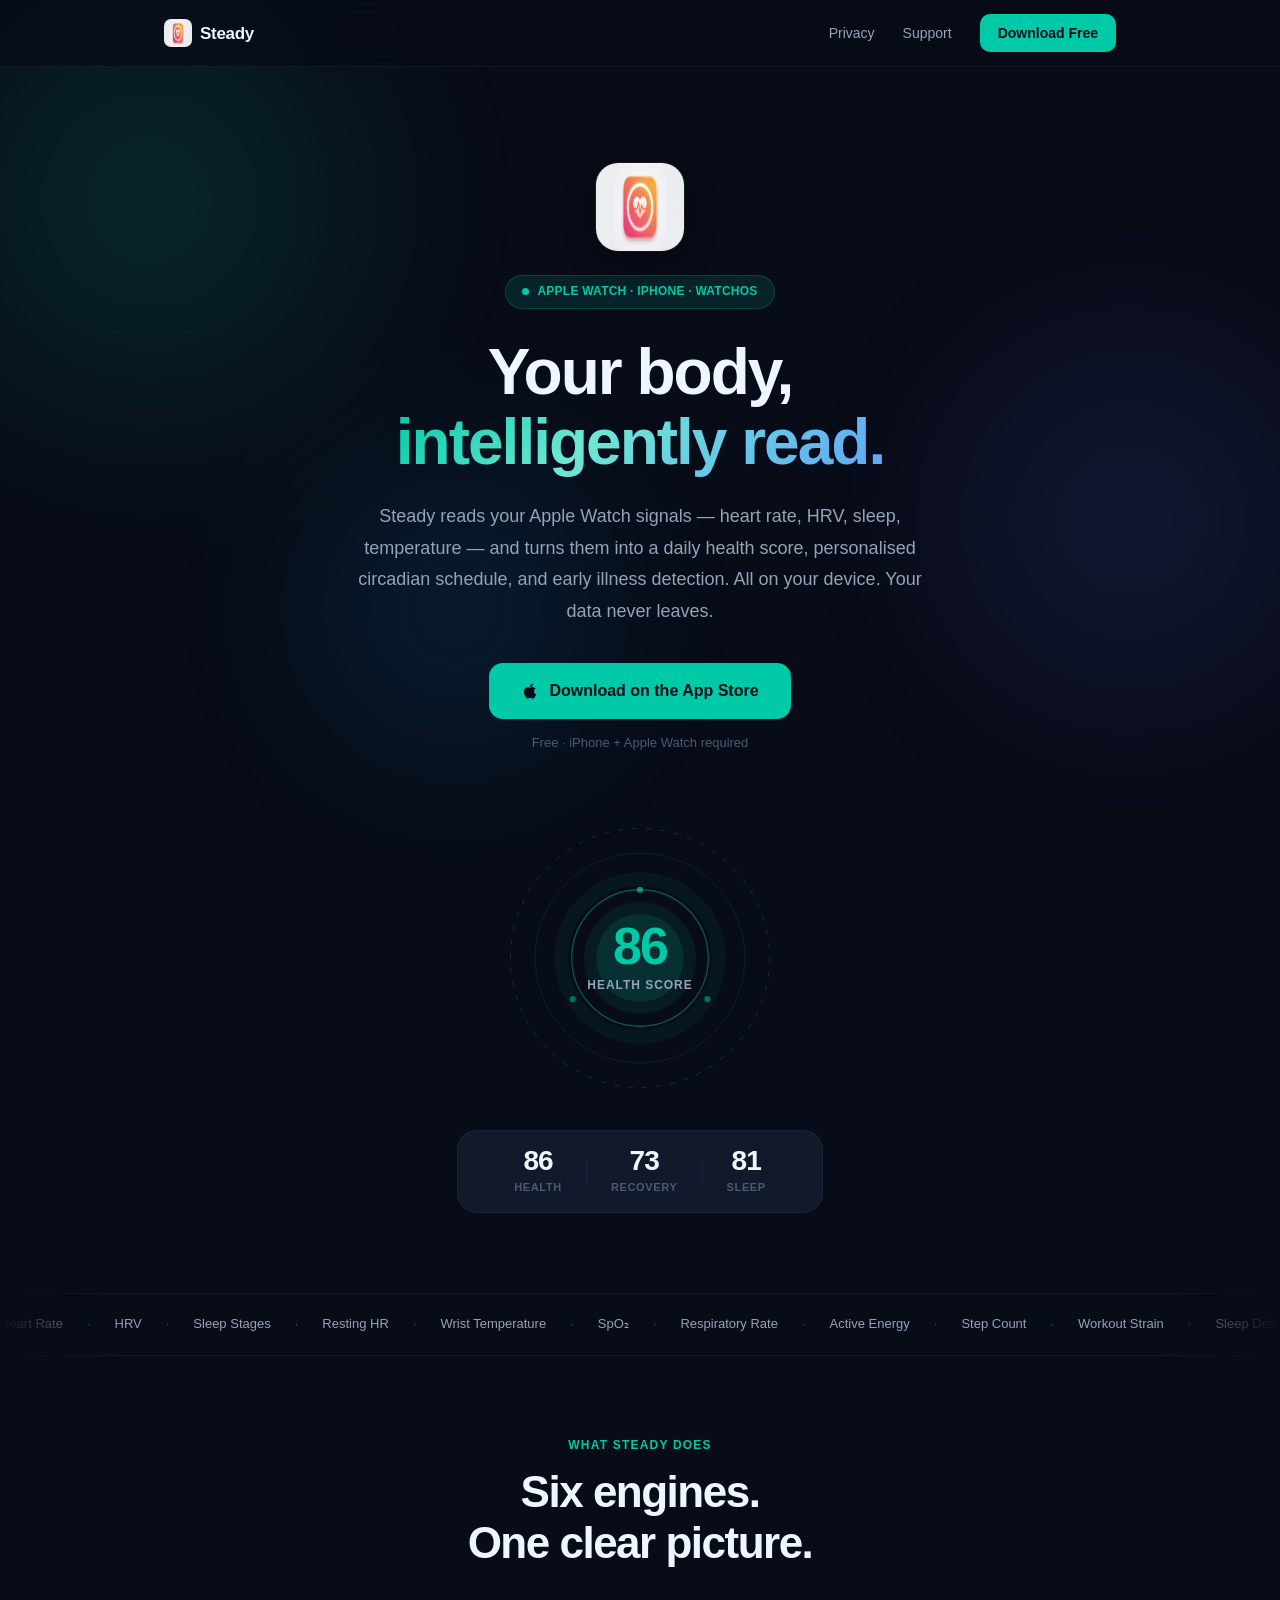
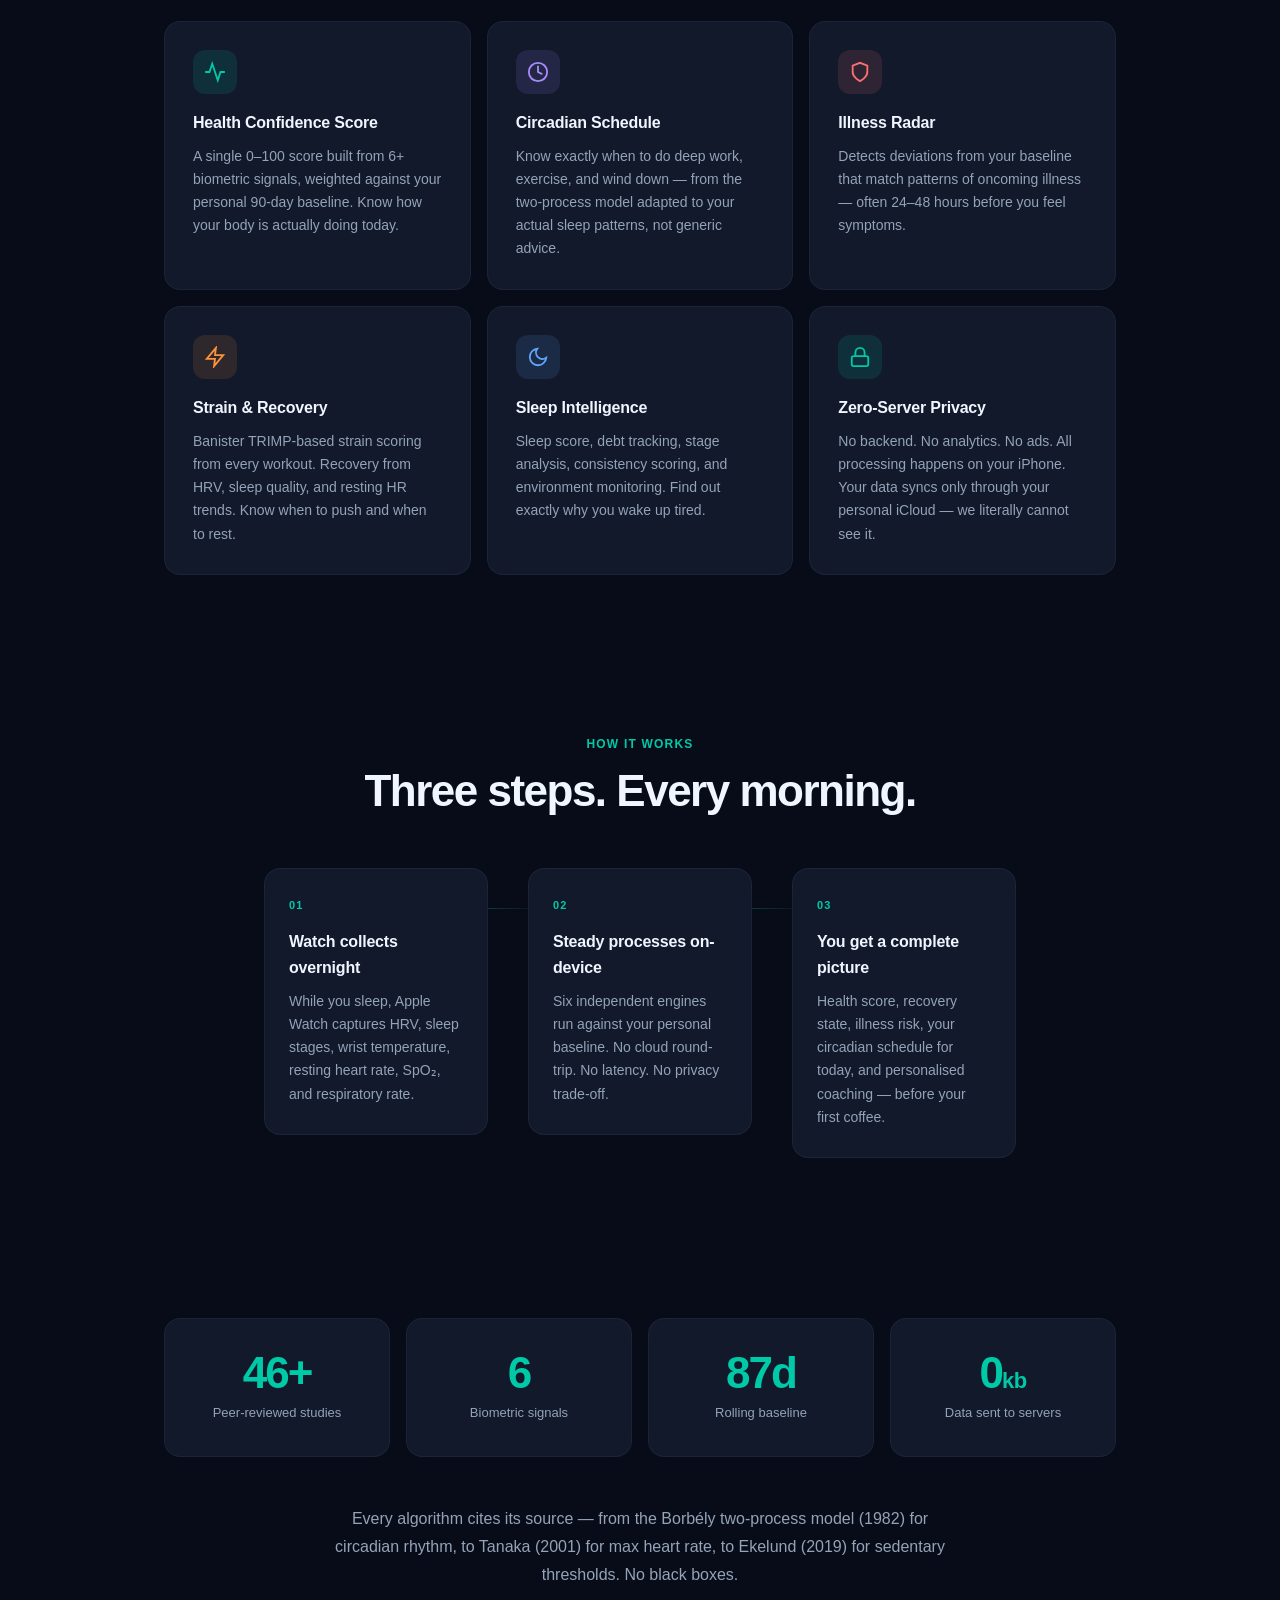
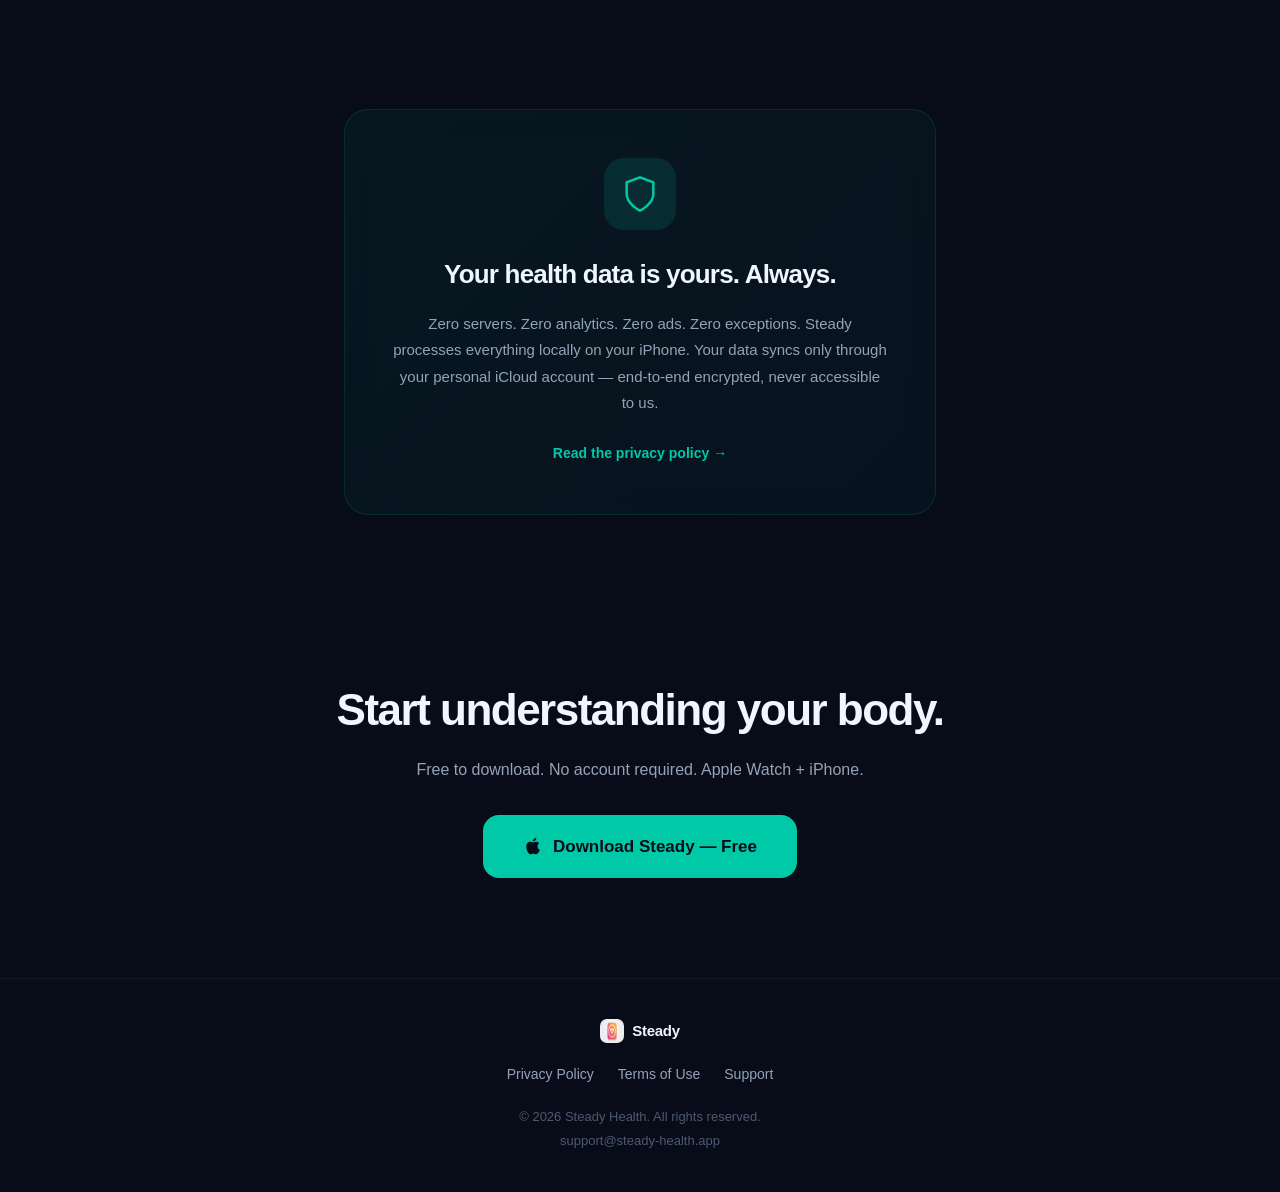
==== commit d124d85f: "feat: add app icon — favicon, OG tags, hero icon, nav logo" ====
--- a/index.html
+++ b/index.html
@@ -6,7 +6,16 @@
     <title>Steady Health — Body Intelligence from Your Apple Watch</title>
     <meta name="description" content="Steady reads your Apple Watch signals and turns them into a daily health score, personalised circadian schedule, and early illness detection. On-device. Fully private.">
     <link rel="stylesheet" href="style.css">
-    <link rel="apple-touch-icon" href="icon.png">
+    <link rel="icon" type="image/png" href="favicon.png">
+    <link rel="apple-touch-icon" href="apple-touch-icon.png">
+    <!-- Open Graph / social sharing -->
+    <meta property="og:type"        content="website">
+    <meta property="og:url"         content="https://steady-health.app/">
+    <meta property="og:title"       content="Steady Health — Body Intelligence from Your Apple Watch">
+    <meta property="og:description" content="Health score, circadian schedule, illness detection. On-device. Fully private.">
+    <meta property="og:image"       content="https://steady-health.app/apple-touch-icon.png">
+    <meta name="twitter:card"       content="summary">
+    <meta name="twitter:image"      content="https://steady-health.app/apple-touch-icon.png">
 </head>
 <body>
 
@@ -20,11 +29,7 @@
     <nav>
         <div class="nav-inner">
             <a href="/" class="logo">
-                <svg class="logo-icon" width="20" height="20" viewBox="0 0 20 20" fill="none">
-                    <circle cx="10" cy="10" r="9" stroke="#00C9A7" stroke-width="1.5"/>
-                    <circle cx="10" cy="10" r="5" fill="#00C9A7" opacity="0.3"/>
-                    <circle cx="10" cy="10" r="2.5" fill="#00C9A7"/>
-                </svg>
+                <img src="apple-touch-icon.png" alt="Steady icon" class="logo-icon" width="28" height="28">
                 Steady
             </a>
             <div class="nav-links">
@@ -39,6 +44,7 @@
 
         <!-- ─── HERO ─── -->
         <section class="hero">
+            <img src="apple-touch-icon.png" alt="Steady app icon" class="hero-icon">
             <div class="hero-badge">
                 <span class="badge-pulse"></span>
                 Apple Watch · iPhone · watchOS
@@ -267,7 +273,10 @@
 
     <footer>
         <div class="footer-inner">
-            <a href="/" class="logo">Steady</a>
+            <a href="/" class="logo">
+                <img src="apple-touch-icon.png" alt="Steady icon" class="logo-icon" width="24" height="24">
+                Steady
+            </a>
             <div class="footer-links">
                 <a href="/privacy">Privacy Policy</a>
                 <a href="/terms">Terms of Use</a>
--- a/style.css
+++ b/style.css
@@ -114,7 +114,22 @@
     text-decoration: none;
     letter-spacing: -0.3px;
 }
-.logo-icon { flex-shrink: 0; }
+.logo-icon {
+    flex-shrink: 0;
+    border-radius: 7px;
+    display: block;
+}
+
+/* Hero icon */
+.hero-icon {
+    width: 88px;
+    height: 88px;
+    border-radius: 22px;
+    margin: 0 auto 24px;
+    display: block;
+    box-shadow: 0 8px 32px rgba(0, 0, 0, 0.4), 0 0 0 1px rgba(255,255,255,0.08);
+    animation: fadeDown 0.6s ease both;
+}
 .nav-links { display: flex; align-items: center; gap: 28px; }
 .nav-links a {
     color: var(--text-2);
